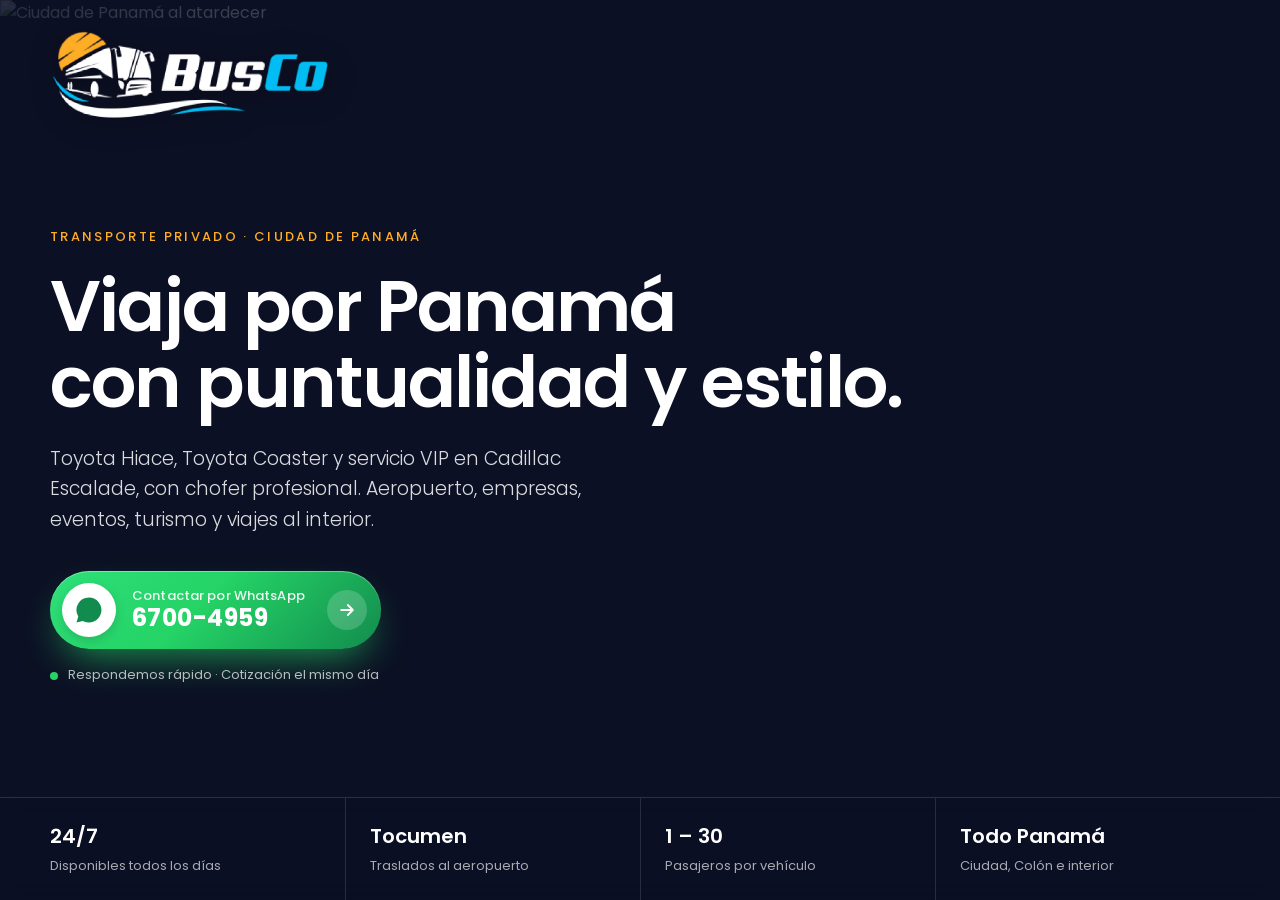
==== index.html @ 3f0bfe5a "Sitio web BusCo: página de contacto Co-Authored-By: Claude Opus 5.5 <noreply@anthropic.com>" ====
<!doctype html>
<html lang="es-PA">
<head>
<meta charset="utf-8">
<meta name="viewport" content="width=device-width, initial-scale=1">
<title>BusCo | Transporte privado en Panamá – Buses, Hiace, Coaster y VIP Escalade</title>
<meta name="description" content="Transporte privado en Panamá: Toyota Hiace, Toyota Coaster y servicio VIP en Cadillac Escalade. Traslados al aeropuerto de Tocumen, tours, eventos, empresas y viajes a Colón y el interior. Cotiza al 6700-4959.">
<meta name="keywords" content="transporte en Panamá, transporte privado Panamá, alquiler de buses Panamá, Toyota Coaster Panamá, Toyota Hiace Panamá, transporte VIP Panamá, Escalade con chofer, traslado aeropuerto Tocumen, transporte de turismo Panamá, transporte ejecutivo, transporte para eventos, Panamá Colón transporte">
<link rel="canonical" href="https://www.buscopty.com/">
<meta name="theme-color" content="#2E3A6B">
<link rel="icon" href="assets/favicon.png" type="image/png">

<meta property="og:type" content="website">
<meta property="og:locale" content="es_PA">
<meta property="og:site_name" content="BusCo">
<meta property="og:title" content="BusCo | Transporte privado en Panamá">
<meta property="og:description" content="Hiace, Coaster y VIP en Escalade. Puntualidad, seguridad y comodidad. Cotiza por WhatsApp al 6700-4959.">
<meta property="og:url" content="https://www.buscopty.com/">
<meta property="og:image" content="https://images.unsplash.com/photo-1773424216455-a936cba886c3?w=1200&h=630&q=75&auto=format&fit=crop">
<meta name="twitter:card" content="summary_large_image">

<script type="application/ld+json">
{
  "@context": "https://schema.org",
  "@type": "LocalBusiness",
  "@id": "https://www.buscopty.com/#empresa",
  "name": "BusCo",
  "description": "Empresa de transporte privado en Panamá: buses Toyota Coaster, vans Toyota Hiace y servicio VIP en Cadillac Escalade.",
  "url": "https://www.buscopty.com/",
  "logo": "https://www.buscopty.com/assets/logo-busco.png",
  "telephone": "+507-6700-4959",
  "priceRange": "$$",
  "address": {
    "@type": "PostalAddress",
    "streetAddress": "Street Mall, Oficina 216, San Francisco",
    "addressLocality": "Ciudad de Panamá",
    "addressRegion": "Panamá",
    "addressCountry": "PA"
  },
  "areaServed": [
    {"@type": "Country", "name": "Panamá"},
    {"@type": "City", "name": "Ciudad de Panamá"},
    {"@type": "City", "name": "Colón"}
  ],
  "openingHoursSpecification": {
    "@type": "OpeningHoursSpecification",
    "dayOfWeek": ["Monday","Tuesday","Wednesday","Thursday","Friday","Saturday","Sunday"],
    "opens": "00:00",
    "closes": "23:59"
  },
  "makesOffer": [
    {"@type": "Offer", "itemOffered": {"@type": "Service", "name": "Transporte en Toyota Hiace"}},
    {"@type": "Offer", "itemOffered": {"@type": "Service", "name": "Transporte en bus Toyota Coaster"}},
    {"@type": "Offer", "itemOffered": {"@type": "Service", "name": "Servicio VIP en Cadillac Escalade"}},
    {"@type": "Offer", "itemOffered": {"@type": "Service", "name": "Traslados al Aeropuerto Internacional de Tocumen"}}
  ]
}
</script>

<link rel="preconnect" href="https://fonts.googleapis.com">
<link rel="preconnect" href="https://fonts.gstatic.com" crossorigin>
<link rel="preconnect" href="https://images.unsplash.com">
<link href="https://fonts.googleapis.com/css2?family=Poppins:wght@300;400;500;600;700&display=swap" rel="stylesheet">
<link rel="stylesheet" href="styles.css">
</head>
<body>
<main class="hero">
  <img class="hero-img" src="https://images.unsplash.com/photo-1773424216455-a936cba886c3?w=2000&q=75&auto=format&fit=crop" srcset="https://images.unsplash.com/photo-1773424216455-a936cba886c3?w=900&q=70&auto=format&fit=crop 900w, https://images.unsplash.com/photo-1773424216455-a936cba886c3?w=1600&q=72&auto=format&fit=crop 1600w, https://images.unsplash.com/photo-1773424216455-a936cba886c3?w=2400&q=72&auto=format&fit=crop 2400w" sizes="100vw" alt="Ciudad de Panamá al atardecer" fetchpriority="high">
  <div class="hero-shade" aria-hidden="true"></div>

  <header class="wrap top">
    <img src="assets/logo-busco-blanco.png" alt="BusCo transporte privado en Panamá" class="logo" width="942" height="318">
  </header>

  <section class="wrap hero-in">
    <p class="eyebrow">Transporte privado · Ciudad de Panamá</p>
    <h1>Viaja por Panamá<br>con puntualidad y estilo.</h1>
    <p class="lead">Toyota Hiace, Toyota Coaster y servicio VIP en Cadillac Escalade, con chofer profesional. Aeropuerto, empresas, eventos, turismo y viajes al interior.</p>
    <a class="wa-btn" href="https://wa.me/50767004959?text=Hola%20BusCo%2C%20quiero%20cotizar%20un%20transporte" target="_blank" rel="noopener" aria-label="Contactar por WhatsApp al 6700-4959">
      <span class="wa-ico"><svg viewBox="0 0 24 24" aria-hidden="true"><path fill="currentColor" d="M12 2a10 10 0 0 0-8.6 15.1L2 22l5-1.3A10 10 0 1 0 12 2Zm4.5 12.1c-.2-.1-1.5-.7-1.7-.8-.2-.1-.4-.1-.6.1l-.8 1c-.1.2-.3.2-.5.1a6.7 6.7 0 0 1-3.3-2.9c-.2-.4.2-.4.7-1.3.1-.2 0-.3 0-.4l-.8-1.9c-.2-.5-.4-.4-.6-.4h-.5a1 1 0 0 0-.7.3 3 3 0 0 0-.9 2.2 5.2 5.2 0 0 0 1.1 2.7 11.8 11.8 0 0 0 4.5 4c1.7.7 2.3.8 3.2.6.5-.1 1.5-.6 1.7-1.2.2-.6.2-1.1.2-1.2-.1-.1-.3-.2-.5-.3Z"/></svg></span>
      <span class="wa-txt"><small>Contactar por WhatsApp</small><b>6700-4959</b></span>
      <span class="wa-arrow" aria-hidden="true"><svg viewBox="0 0 24 24"><path d="M5 12h14M13 6l6 6-6 6" fill="none" stroke="currentColor" stroke-width="2.2" stroke-linecap="round" stroke-linejoin="round"/></svg></span>
    </a>
    <p class="wa-note"><span class="live"></span> Respondemos rápido · Cotización el mismo día</p>
  </section>

  <footer class="trust">
    <div class="wrap trust-in">
      <div><strong>24/7</strong><span>Disponibles todos los días</span></div>
      <div><strong>Tocumen</strong><span>Traslados al aeropuerto</span></div>
      <div><strong>1 – 30</strong><span>Pasajeros por vehículo</span></div>
      <div><strong>Todo Panamá</strong><span>Ciudad, Colón e interior</span></div>
    </div>
  </footer>
</main>
</body>
</html>
---- styles.css ----
:root{
  --navy:#2E3A6B; --ink-dark:#0C1024;
  --cyan:#1FB3EC; --sun:#FFAD26;
  --wa:#25D366; --wa-dark:#128C4E;
}
*{box-sizing:border-box;margin:0;padding:0}
html,body{height:100%}
body{font-family:Poppins,system-ui,-apple-system,Segoe UI,sans-serif;color:#fff;background:var(--ink-dark);line-height:1.6;-webkit-font-smoothing:antialiased}
img,svg{display:block;max-width:100%}
a{color:inherit;text-decoration:none}
.wrap{width:min(1180px,100% - 40px);margin-inline:auto}

/* Página única */
.hero{position:relative;min-height:100vh;min-height:100svh;display:flex;flex-direction:column;overflow:hidden}
.hero-img{position:absolute;inset:0;width:100%;height:100%;object-fit:cover;object-position:center 40%}
.hero-shade{position:absolute;inset:0;background:linear-gradient(180deg,rgba(12,16,36,.65) 0%,rgba(12,16,36,.15) 30%,rgba(12,16,36,.5) 65%,rgba(12,16,36,.92) 100%),linear-gradient(90deg,rgba(12,16,36,.65) 0%,rgba(12,16,36,0) 70%)}

.top{position:relative;padding-top:28px}
.logo{height:96px;width:auto;filter:drop-shadow(0 4px 14px rgba(0,0,0,.35))}

.hero-in{position:relative;flex:1;display:flex;flex-direction:column;justify-content:center;padding:48px 0 56px}
.eyebrow{font-size:13px;font-weight:500;letter-spacing:.18em;text-transform:uppercase;color:var(--sun);margin-bottom:20px}
h1{font-size:clamp(36px,5.6vw,72px);line-height:1.06;font-weight:600;letter-spacing:-.025em;max-width:880px}
.lead{font-size:clamp(16px,1.5vw,19px);font-weight:300;color:rgba(255,255,255,.85);margin:24px 0 36px;max-width:600px}

/* Botón WhatsApp */
.wa-btn{align-self:flex-start;display:inline-flex;align-items:center;gap:16px;padding:12px 14px 12px 12px;border-radius:999px;
  background:linear-gradient(135deg,#2EE07A 0%,var(--wa) 45%,var(--wa-dark) 100%);
  box-shadow:0 18px 40px -14px rgba(37,211,102,.75),inset 0 1px 0 rgba(255,255,255,.35);
  transition:transform .25s cubic-bezier(.2,.7,.2,1),box-shadow .25s ease}
.wa-btn:hover{transform:translateY(-3px);box-shadow:0 24px 48px -14px rgba(37,211,102,.9),inset 0 1px 0 rgba(255,255,255,.35)}
.wa-btn:active{transform:translateY(0) scale(.98)}
.wa-ico{display:grid;place-items:center;width:54px;height:54px;border-radius:50%;background:#fff;color:var(--wa-dark);flex:none;box-shadow:0 4px 12px rgba(0,0,0,.15)}
.wa-ico svg{width:30px;height:30px}
.wa-txt{display:flex;flex-direction:column;line-height:1.15;padding-right:6px}
.wa-txt small{font-size:13px;font-weight:500;opacity:.92;letter-spacing:.01em}
.wa-txt b{font-size:24px;font-weight:700;letter-spacing:.02em}
.wa-arrow{display:grid;place-items:center;width:40px;height:40px;border-radius:50%;background:rgba(255,255,255,.18);flex:none;transition:transform .25s ease,background .25s}
.wa-arrow svg{width:20px;height:20px}
.wa-btn:hover .wa-arrow{transform:translateX(3px);background:rgba(255,255,255,.28)}
.wa-note{display:flex;align-items:center;gap:10px;margin-top:16px;font-size:13px;color:rgba(255,255,255,.7)}
.live{width:8px;height:8px;border-radius:50%;background:var(--wa);box-shadow:0 0 0 0 rgba(37,211,102,.6);animation:live 2s ease-out infinite}
@keyframes live{0%{box-shadow:0 0 0 0 rgba(37,211,102,.6)}100%{box-shadow:0 0 0 10px rgba(37,211,102,0)}}

/* Franja inferior */
.trust{position:relative;border-top:1px solid rgba(255,255,255,.14);background:rgba(12,16,36,.55);backdrop-filter:blur(8px)}
.trust-in{display:grid;grid-template-columns:repeat(4,1fr)}
.trust-in div{padding:22px 0 22px 24px;border-left:1px solid rgba(255,255,255,.12)}
.trust-in div:first-child{border-left:none;padding-left:0}
.trust strong{display:block;font-size:20px;font-weight:600}
.trust span{font-size:13px;color:rgba(255,255,255,.65)}

@media (max-width:860px){
  .trust-in{grid-template-columns:1fr 1fr}
  .trust-in div:nth-child(3){border-left:none;padding-left:0}
  .trust-in div:nth-child(n+3){border-top:1px solid rgba(255,255,255,.12)}
}
@media (max-width:640px){
  .top{padding-top:22px}
  .logo{height:72px}
  .hero-in{padding:32px 0 36px}
  .lead{margin:18px 0 28px}
  .wa-btn{align-self:stretch}
  .wa-txt{flex:1}
  .wa-txt b{font-size:22px}
  .trust-in div{padding:16px 0 16px 16px}
  .trust strong{font-size:16px}
  .trust span{font-size:12px}
}
@media (prefers-reduced-motion:reduce){
  *{animation:none!important;transition:none!important}
}
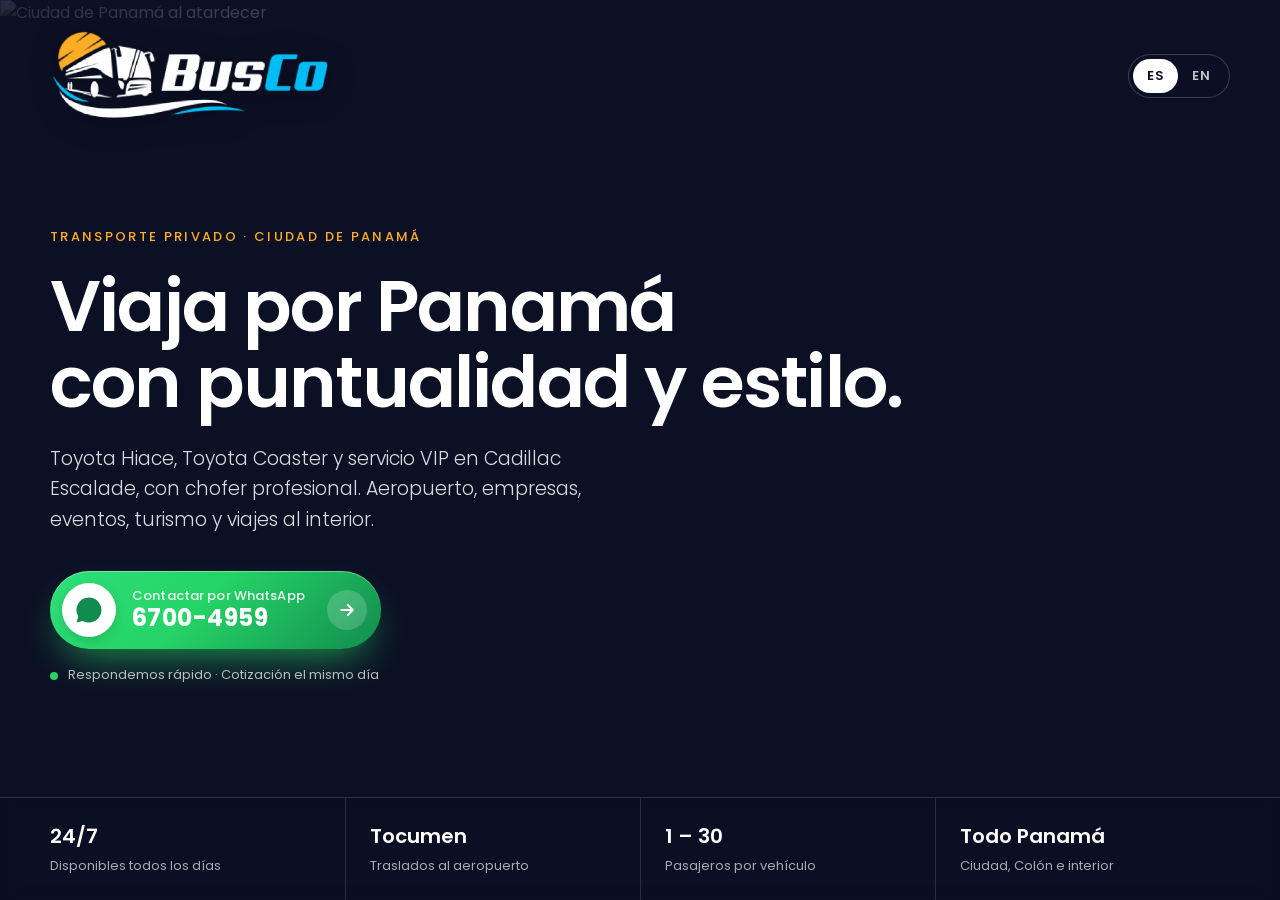
==== commit 47177005: "Versión en inglés (/en/), selector ES|EN y SEO "transportation in Panama" Co-Authored-By: Claude Opu" ====
--- a/index.html
+++ b/index.html
@@ -3,12 +3,15 @@
 <head>
 <meta charset="utf-8">
 <meta name="viewport" content="width=device-width, initial-scale=1">
-<title>BusCo | Transporte privado en Panamá – Buses, Hiace, Coaster y VIP Escalade</title>
+<title>Transporte en Panamá | BusCo – Transporte privado, Hiace, Coaster y VIP Escalade</title>
 <meta name="description" content="Transporte privado en Panamá: Toyota Hiace, Toyota Coaster y servicio VIP en Cadillac Escalade. Traslados al aeropuerto de Tocumen, tours, eventos, empresas y viajes a Colón y el interior. Cotiza al 6700-4959.">
 <meta name="keywords" content="transporte en Panamá, transporte privado Panamá, alquiler de buses Panamá, Toyota Coaster Panamá, Toyota Hiace Panamá, transporte VIP Panamá, Escalade con chofer, traslado aeropuerto Tocumen, transporte de turismo Panamá, transporte ejecutivo, transporte para eventos, Panamá Colón transporte">
 <link rel="canonical" href="https://www.buscopty.com/">
+<link rel="alternate" hreflang="es" href="https://www.buscopty.com/">
+<link rel="alternate" hreflang="en" href="https://www.buscopty.com/en/">
+<link rel="alternate" hreflang="x-default" href="https://www.buscopty.com/">
 <meta name="theme-color" content="#2E3A6B">
-<link rel="icon" href="assets/favicon.png" type="image/png">
+<link rel="icon" href="/assets/favicon.png" type="image/png">
 
 <meta property="og:type" content="website">
 <meta property="og:locale" content="es_PA">
@@ -61,7 +64,7 @@
 <link rel="preconnect" href="https://fonts.gstatic.com" crossorigin>
 <link rel="preconnect" href="https://images.unsplash.com">
 <link href="https://fonts.googleapis.com/css2?family=Poppins:wght@300;400;500;600;700&display=swap" rel="stylesheet">
-<link rel="stylesheet" href="styles.css">
+<link rel="stylesheet" href="/styles.css">
 </head>
 <body>
 <main class="hero">
@@ -69,7 +72,11 @@
   <div class="hero-shade" aria-hidden="true"></div>
 
   <header class="wrap top">
-    <img src="assets/logo-busco-blanco.png" alt="BusCo transporte privado en Panamá" class="logo" width="942" height="318">
+    <img src="/assets/logo-busco-blanco.png" alt="BusCo transporte privado en Panamá" class="logo" width="942" height="318">
+    <nav class="lang" aria-label="Idioma / Language">
+      <a href="/" hreflang="es" aria-current="page">ES</a>
+      <a href="/en/" hreflang="en" lang="en">EN</a>
+    </nav>
   </header>
 
   <section class="wrap hero-in">
--- a/styles.css
+++ b/styles.css
@@ -70,3 +70,12 @@
 @media (prefers-reduced-motion:reduce){
   *{animation:none!important;transition:none!important}
 }
+
+/* Selector de idioma */
+.top{display:flex;align-items:center;justify-content:space-between;gap:16px}
+.lang{display:flex;padding:4px;border-radius:999px;background:rgba(12,16,36,.45);border:1px solid rgba(255,255,255,.2);backdrop-filter:blur(8px)}
+.lang a{font-size:13px;font-weight:600;letter-spacing:.06em;padding:7px 14px;border-radius:999px;color:rgba(255,255,255,.75);transition:background .2s,color .2s}
+.lang a:hover{color:#fff}
+.lang a[aria-current="page"]{background:#fff;color:var(--ink-dark)}
+.wa-txt b{white-space:nowrap}
+@media (max-width:640px){ html[lang="en"] .wa-txt b{font-size:clamp(17px,5.2vw,22px)} .wa-btn{gap:12px} }
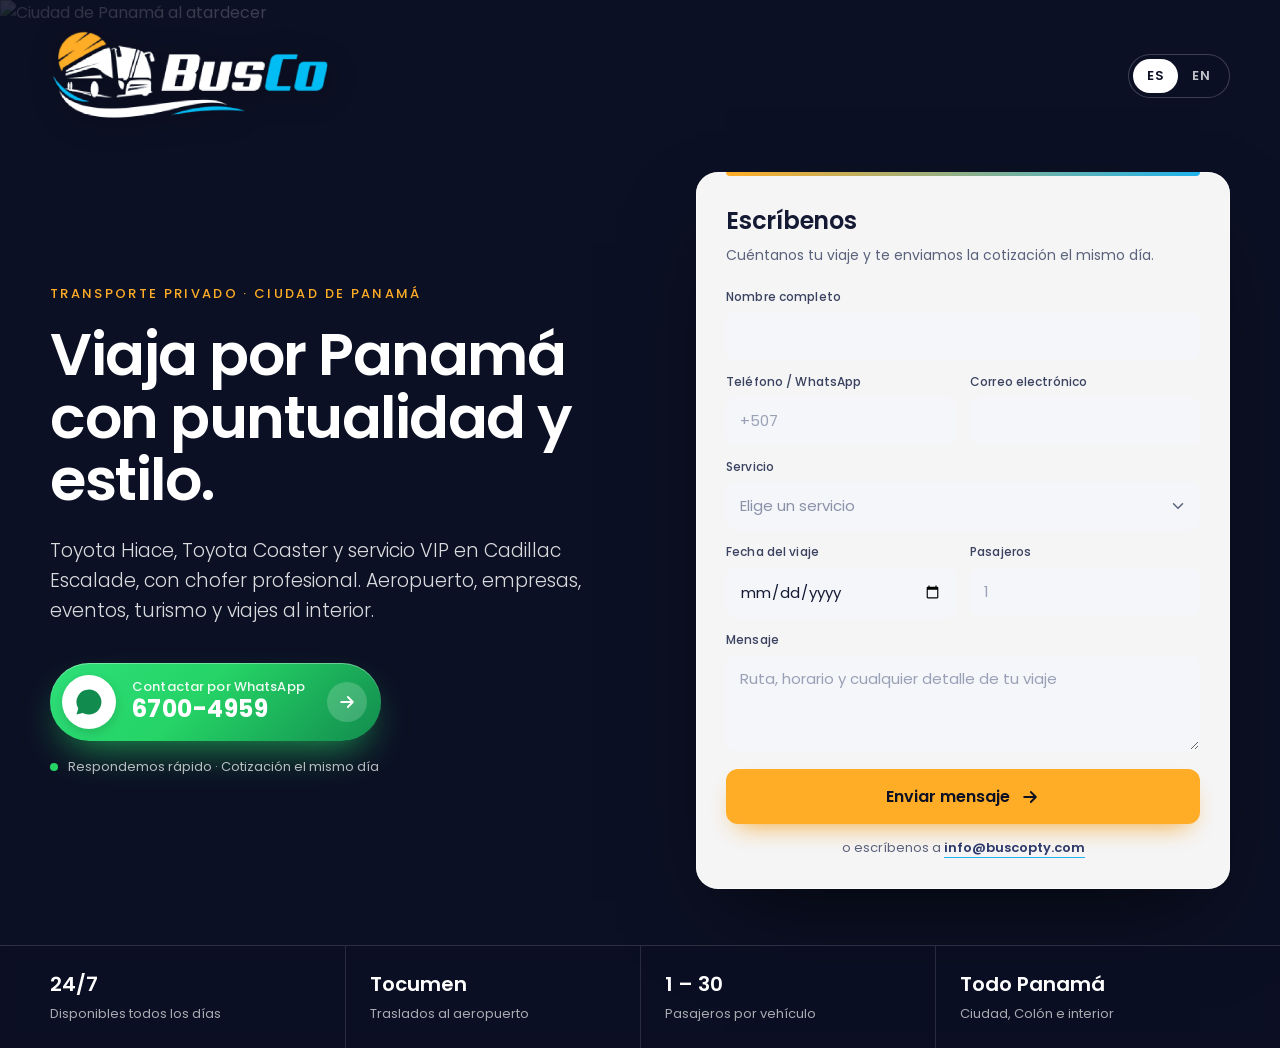
==== commit cc08d9f2: "Formulario de contacto en la portada (ES/EN) hacia info@buscopty.com Co-Authored-By: Claude Opus 5.5" ====
--- a/index.html
+++ b/index.html
@@ -32,6 +32,7 @@
   "url": "https://www.buscopty.com/",
   "logo": "https://www.buscopty.com/assets/logo-busco.png",
   "telephone": "+507-6700-4959",
+  "email": "info@buscopty.com",
   "priceRange": "$$",
   "address": {
     "@type": "PostalAddress",
@@ -80,6 +81,7 @@
   </header>
 
   <section class="wrap hero-in">
+    <div class="hero-copy">
     <p class="eyebrow">Transporte privado · Ciudad de Panamá</p>
     <h1>Viaja por Panamá<br>con puntualidad y estilo.</h1>
     <p class="lead">Toyota Hiace, Toyota Coaster y servicio VIP en Cadillac Escalade, con chofer profesional. Aeropuerto, empresas, eventos, turismo y viajes al interior.</p>
@@ -89,6 +91,35 @@
       <span class="wa-arrow" aria-hidden="true"><svg viewBox="0 0 24 24"><path d="M5 12h14M13 6l6 6-6 6" fill="none" stroke="currentColor" stroke-width="2.2" stroke-linecap="round" stroke-linejoin="round"/></svg></span>
     </a>
     <p class="wa-note"><span class="live"></span> Respondemos rápido · Cotización el mismo día</p>
+    </div>
+    <form class="form-card" id="contact" action="https://api.web3forms.com/submit" method="POST" novalidate
+      data-sending="Enviando…" data-error="No se pudo enviar. Inténtalo de nuevo o escríbenos a info@buscopty.com.">
+      <input type="hidden" name="access_key" value="WEB3FORMS_ACCESS_KEY">
+      <input type="hidden" name="subject" value="Nueva solicitud desde buscopty.com">
+      <input type="hidden" name="from_name" value="Web BusCo">
+      <input type="checkbox" name="botcheck" class="hp" tabindex="-1" autocomplete="off" aria-hidden="true">
+      <div class="form-head">
+        <h2>Escríbenos</h2>
+        <p>Cuéntanos tu viaje y te enviamos la cotización el mismo día.</p>
+      </div>
+      <div class="fields">
+        <label class="f full"><span>Nombre completo</span><input name="name" type="text" autocomplete="name" required></label>
+        <label class="f"><span>Teléfono / WhatsApp</span><input name="phone" type="tel" autocomplete="tel" inputmode="tel" placeholder="+507" required></label>
+        <label class="f"><span>Correo electrónico</span><input name="email" type="email" autocomplete="email" required></label>
+        <label class="f full"><span>Servicio</span><select name="service" required><option value="" disabled selected>Elige un servicio</option><option>Traslado al aeropuerto</option><option>Toyota Hiace (hasta 15 pax)</option><option>Toyota Coaster (hasta 30 pax)</option><option>VIP Cadillac Escalade</option><option>Tour / turismo</option><option>Evento / boda</option><option>Transporte corporativo</option><option>Otro</option></select></label>
+        <label class="f"><span>Fecha del viaje</span><input name="date" type="date"></label>
+        <label class="f"><span>Pasajeros</span><input name="passengers" type="number" min="1" max="60" inputmode="numeric" placeholder="1"></label>
+        <label class="f full"><span>Mensaje</span><textarea name="message" rows="3" placeholder="Ruta, horario y cualquier detalle de tu viaje"></textarea></label>
+      </div>
+      <button class="send" type="submit"><span>Enviar mensaje</span><svg viewBox="0 0 24 24" aria-hidden="true"><path d="M5 12h14M13 6l6 6-6 6" fill="none" stroke="currentColor" stroke-width="2.2" stroke-linecap="round" stroke-linejoin="round"/></svg></button>
+      <p class="form-alt">o escríbenos a <a href="mailto:info@buscopty.com">info@buscopty.com</a></p>
+      <p class="form-error" role="alert" hidden></p>
+      <div class="form-ok" hidden>
+        <span class="ok-ico"><svg viewBox="0 0 24 24" aria-hidden="true"><path d="M5 12.5l4.5 4.5L19 7.5" fill="none" stroke="currentColor" stroke-width="2.6" stroke-linecap="round" stroke-linejoin="round"/></svg></span>
+        <h3>¡Mensaje enviado!</h3><p>Gracias, te respondemos muy pronto. Si es urgente, escríbenos por WhatsApp.</p>
+        <button type="button" class="again">Enviar otro mensaje</button>
+      </div>
+    </form>
   </section>
 
   <footer class="trust">
@@ -100,5 +131,6 @@
     </div>
   </footer>
 </main>
+<script src="/form.js" defer></script>
 </body>
 </html>
--- a/styles.css
+++ b/styles.css
@@ -79,3 +79,53 @@
 .lang a[aria-current="page"]{background:#fff;color:var(--ink-dark)}
 .wa-txt b{white-space:nowrap}
 @media (max-width:640px){ html[lang="en"] .wa-txt b{font-size:clamp(17px,5.2vw,22px)} .wa-btn{gap:12px} }
+
+/* Portada con formulario */
+.hero-in{display:grid;grid-template-columns:minmax(0,1.05fr) minmax(0,.95fr);gap:56px;align-items:center}
+.hero-copy{display:flex;flex-direction:column;min-width:0}
+.hero-copy h1{font-size:clamp(34px,4.6vw,64px)}
+
+.form-card{position:relative;background:rgba(255,255,255,.96);color:#141A33;border-radius:22px;padding:30px;box-shadow:0 40px 90px -30px rgba(0,0,0,.65),0 0 0 1px rgba(255,255,255,.6) inset;backdrop-filter:blur(10px)}
+.form-card::before{content:"";position:absolute;left:30px;right:30px;top:0;height:4px;border-radius:0 0 4px 4px;background:linear-gradient(90deg,var(--sun),var(--cyan))}
+.form-head h2{font-size:24px;font-weight:600;letter-spacing:-.01em;color:#141A33}
+.form-head p{font-size:14px;color:#5B637C;margin:4px 0 20px}
+.fields{display:grid;grid-template-columns:1fr 1fr;gap:12px 14px}
+.f{display:flex;flex-direction:column;gap:6px;min-width:0}
+.f.full{grid-column:1/-1}
+.f span{font-size:12px;font-weight:500;color:#3A4260;letter-spacing:.01em}
+.f input,.f select,.f textarea{width:100%;font:inherit;font-size:15px;color:#141A33;background:#F4F6FA;border:1.5px solid transparent;border-radius:10px;padding:11px 13px;outline:none;transition:border-color .2s,background .2s,box-shadow .2s;appearance:none;-webkit-appearance:none}
+.f select{background-image:url("data:image/svg+xml,%3Csvg xmlns='http://www.w3.org/2000/svg' viewBox='0 0 24 24'%3E%3Cpath d='M6 9l6 6 6-6' stroke='%235B637C' stroke-width='2' fill='none' stroke-linecap='round'/%3E%3C/svg%3E");background-repeat:no-repeat;background-position:right 12px center;background-size:18px;padding-right:38px}
+.f select:invalid{color:#8A91A8}
+.f textarea{resize:vertical;min-height:84px}
+.f input::placeholder,.f textarea::placeholder{color:#9AA1B6}
+.f input:focus,.f select:focus,.f textarea:focus{background:#fff;border-color:var(--cyan);box-shadow:0 0 0 4px rgba(31,179,236,.15)}
+.f.invalid input,.f.invalid select{border-color:#E5484D;background:#FFF5F5}
+.send{margin-top:18px;width:100%;display:flex;align-items:center;justify-content:center;gap:10px;font:inherit;font-size:16px;font-weight:600;color:#0C1024;background:var(--sun);border:0;border-radius:12px;padding:15px 20px;cursor:pointer;box-shadow:0 12px 26px -12px rgba(245,154,12,.9);transition:transform .2s,background .2s,box-shadow .2s}
+.send svg{width:20px;height:20px;transition:transform .2s}
+.send:hover{background:#FFBC4A;transform:translateY(-1px)}
+.send:hover svg{transform:translateX(3px)}
+.send:active{transform:scale(.99)}
+.send:disabled{opacity:.7;cursor:progress}
+.form-alt{text-align:center;font-size:13px;color:#5B637C;margin-top:14px}
+.form-alt a{color:var(--navy);font-weight:600;border-bottom:1.5px solid var(--cyan)}
+.form-error{margin-top:12px;font-size:13px;color:#C62828;background:#FFF1F1;border-radius:8px;padding:10px 12px}
+.hp{position:absolute;left:-9999px;opacity:0;pointer-events:none}
+.form-ok{position:absolute;inset:0;border-radius:22px;background:#fff;display:flex;flex-direction:column;align-items:center;justify-content:center;text-align:center;padding:32px;gap:8px}
+.form-ok[hidden]{display:none}
+.ok-ico{display:grid;place-items:center;width:64px;height:64px;border-radius:50%;background:#E7F9EE;color:#16A34A;margin-bottom:8px}
+.ok-ico svg{width:32px;height:32px}
+.form-ok h3{font-size:22px;font-weight:600}
+.form-ok p{color:#5B637C;font-size:15px;max-width:320px}
+.again{margin-top:10px;font:inherit;font-size:14px;font-weight:600;color:var(--navy);background:none;border:0;border-bottom:1.5px solid var(--cyan);cursor:pointer;padding:2px 0}
+
+@media (max-width:980px){
+  .hero-in{grid-template-columns:1fr;gap:36px;padding-bottom:48px}
+  .form-card{max-width:560px}
+}
+@media (max-width:640px){
+  .form-card{padding:24px 18px;border-radius:18px}
+  .form-card::before{left:18px;right:18px}
+  .fields{grid-template-columns:1fr;gap:12px}
+  .f input[type=date]{min-height:46px}
+  .f input,.f select,.f textarea{font-size:16px}
+}
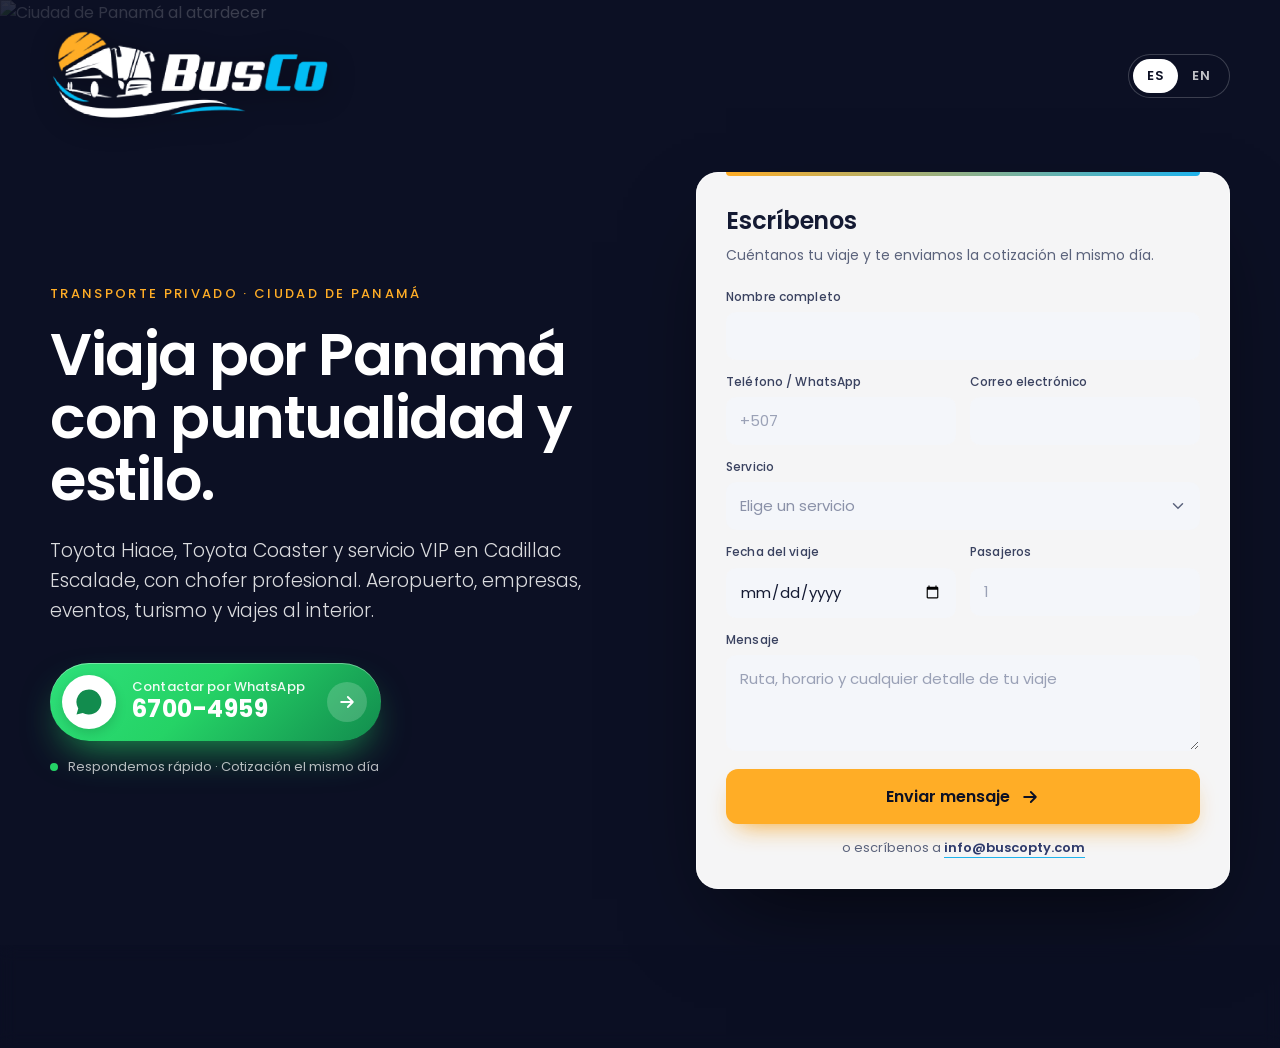
==== commit 1124d5ab: "Activar envío del formulario con Web3Forms Co-Authored-By: Claude Opus 5.5 <noreply@anthropic.com>" ====
--- a/index.html
+++ b/index.html
@@ -94,7 +94,7 @@
     </div>
     <form class="form-card" id="contact" action="https://api.web3forms.com/submit" method="POST" novalidate
       data-sending="Enviando…" data-error="No se pudo enviar. Inténtalo de nuevo o escríbenos a info@buscopty.com.">
-      <input type="hidden" name="access_key" value="WEB3FORMS_ACCESS_KEY">
+      <input type="hidden" name="access_key" value="e31294d4-28ee-43cc-a6aa-b04af35aa92d">
       <input type="hidden" name="subject" value="Nueva solicitud desde buscopty.com">
       <input type="hidden" name="from_name" value="Web BusCo">
       <input type="checkbox" name="botcheck" class="hp" tabindex="-1" autocomplete="off" aria-hidden="true">
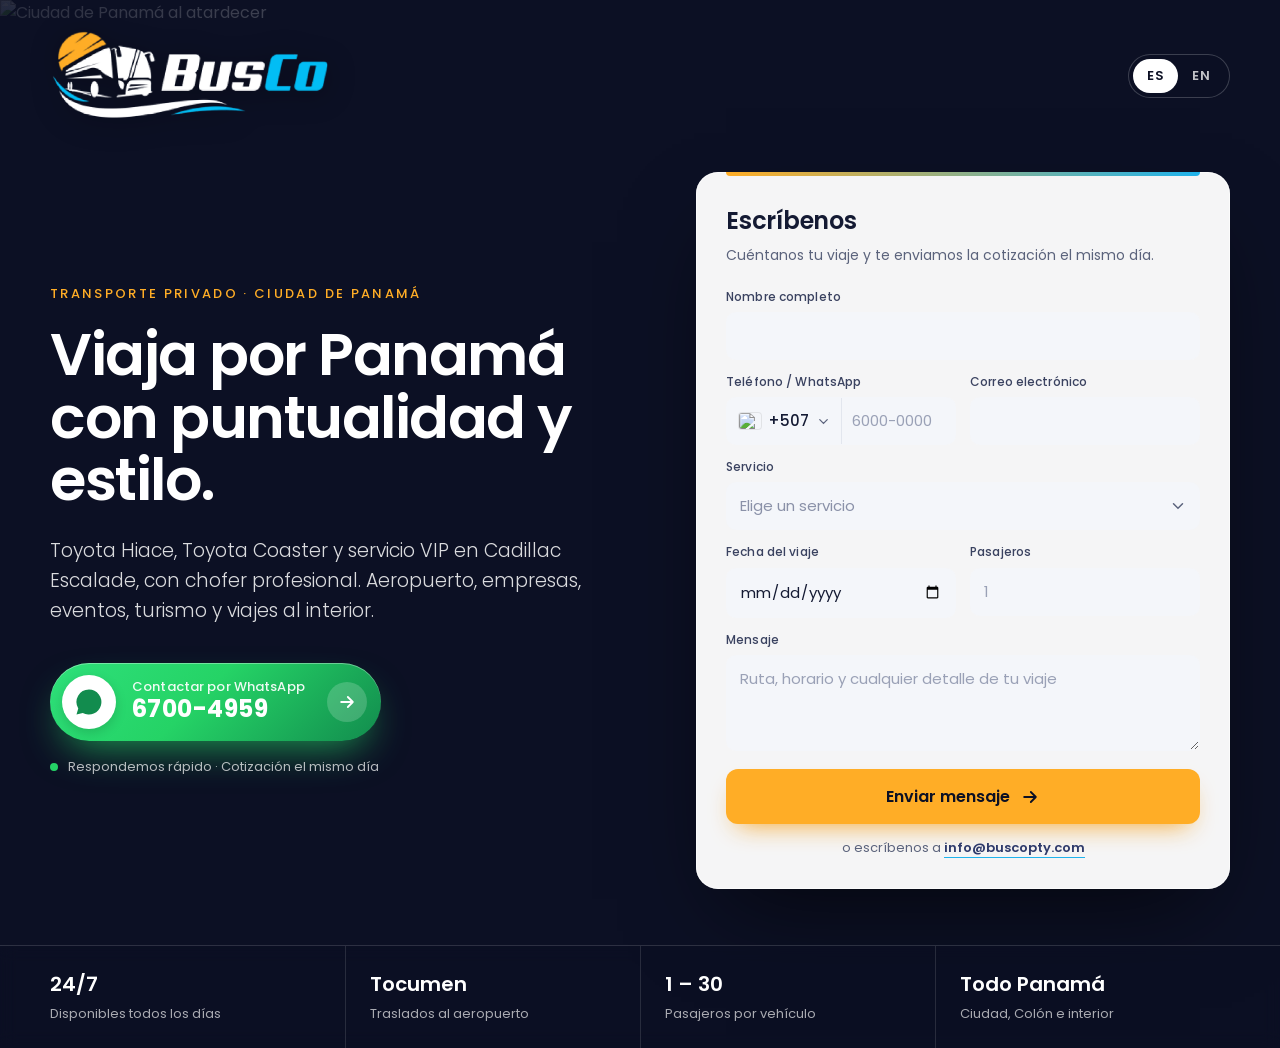
==== commit 82c0bc78: "Selector de código de país con bandera en el teléfono Co-Authored-By: Claude Opus 5.5 <noreply@anthr" ====
--- a/index.html
+++ b/index.html
@@ -104,7 +104,17 @@
       </div>
       <div class="fields">
         <label class="f full"><span>Nombre completo</span><input name="name" type="text" autocomplete="name" required></label>
-        <label class="f"><span>Teléfono / WhatsApp</span><input name="phone" type="tel" autocomplete="tel" inputmode="tel" placeholder="+507" required></label>
+        <div class="f"><span id="tel-l">Teléfono / WhatsApp</span>
+          <div class="tel">
+            <button type="button" class="cc" aria-haspopup="listbox" aria-expanded="false"><img src="https://flagcdn.com/w40/pa.png" alt="" width="22" height="16"><b>+507</b><svg viewBox="0 0 24 24" aria-hidden="true"><path d="M6 9l6 6 6-6" stroke="currentColor" stroke-width="2" fill="none" stroke-linecap="round"/></svg></button>
+            <input type="tel" autocomplete="tel-national" inputmode="tel" placeholder="6000-0000" aria-labelledby="tel-l" required>
+            <div class="cc-panel" data-empty="Sin resultados" hidden>
+              <input type="search" placeholder="Buscar país o código" aria-label="Buscar país o código" autocomplete="off">
+              <ul role="listbox" aria-label="Teléfono / WhatsApp"></ul>
+            </div>
+          </div>
+          <input type="hidden" name="phone">
+        </div>
         <label class="f"><span>Correo electrónico</span><input name="email" type="email" autocomplete="email" required></label>
         <label class="f full"><span>Servicio</span><select name="service" required><option value="" disabled selected>Elige un servicio</option><option>Traslado al aeropuerto</option><option>Toyota Hiace (hasta 15 pax)</option><option>Toyota Coaster (hasta 30 pax)</option><option>VIP Cadillac Escalade</option><option>Tour / turismo</option><option>Evento / boda</option><option>Transporte corporativo</option><option>Otro</option></select></label>
         <label class="f"><span>Fecha del viaje</span><input name="date" type="date"></label>
@@ -131,6 +141,7 @@
     </div>
   </footer>
 </main>
+<script src="/phone.js" defer></script>
 <script src="/form.js" defer></script>
 </body>
 </html>
--- a/styles.css
+++ b/styles.css
@@ -129,3 +129,29 @@
   .f input[type=date]{min-height:46px}
   .f input,.f select,.f textarea{font-size:16px}
 }
+
+/* Teléfono con código de país */
+.tel{position:relative;display:flex;background:#F4F6FA;border:1.5px solid transparent;border-radius:10px;transition:border-color .2s,background .2s,box-shadow .2s}
+.tel:focus-within{background:#fff;border-color:var(--cyan);box-shadow:0 0 0 4px rgba(31,179,236,.15)}
+.f.invalid .tel{border-color:#E5484D;background:#FFF5F5}
+.f .tel input[type=tel]{flex:1;min-width:0;background:transparent;border:0;box-shadow:none;padding-left:10px}
+.cc{display:flex;align-items:center;gap:7px;flex:none;font:inherit;font-size:15px;color:#141A33;background:none;border:0;border-right:1.5px solid #E2E6EE;padding:0 10px 0 12px;cursor:pointer;border-radius:10px 0 0 10px}
+.cc:hover{background:rgba(46,58,107,.05)}
+.cc img{width:22px;height:16px;object-fit:cover;border-radius:3px;box-shadow:0 0 0 1px rgba(0,0,0,.08)}
+.cc b{font-weight:500}
+.cc svg{flex:none;width:15px;height:15px;color:#5B637C;transition:transform .2s}
+.cc[aria-expanded=true] svg{transform:rotate(180deg)}
+.cc-panel{position:absolute;z-index:20;top:calc(100% + 6px);left:-1.5px;width:300px;max-width:calc(100vw - 56px);background:#fff;border-radius:12px;box-shadow:0 24px 50px -12px rgba(12,16,36,.35),0 0 0 1px rgba(12,16,36,.08);padding:8px;color:#141A33}
+.cc-panel[hidden]{display:none}
+.f .cc-panel input{background:#F4F6FA;padding:9px 12px;font-size:14px;margin-bottom:6px}
+.cc-panel ul{list-style:none;max-height:240px;overflow-y:auto;overscroll-behavior:contain}
+.cc-panel li{display:flex;align-items:center;gap:10px;padding:8px 10px;border-radius:8px;font-size:14px;cursor:pointer}
+.cc-panel li:hover{background:#F4F6FA}
+.cc-panel li[aria-selected=true]{background:rgba(31,179,236,.12);font-weight:500}
+.cc-panel li.sep{margin-bottom:5px;position:relative}
+.cc-panel li.sep::after{content:"";position:absolute;left:10px;right:10px;bottom:-3px;height:1px;background:#E2E6EE}
+.cc-panel li img{width:22px;height:16px;object-fit:cover;border-radius:3px;flex:none;box-shadow:0 0 0 1px rgba(0,0,0,.08)}
+.cc-panel li span{flex:1;min-width:0;overflow:hidden;text-overflow:ellipsis;white-space:nowrap}
+.cc-panel li em{font-style:normal;color:#5B637C;font-size:13px}
+.cc-panel li.empty{color:#8A91A8;cursor:default}
+@media (max-width:640px){ .cc-panel{width:100%;left:0;max-width:none} .cc-panel li{padding:10px} }
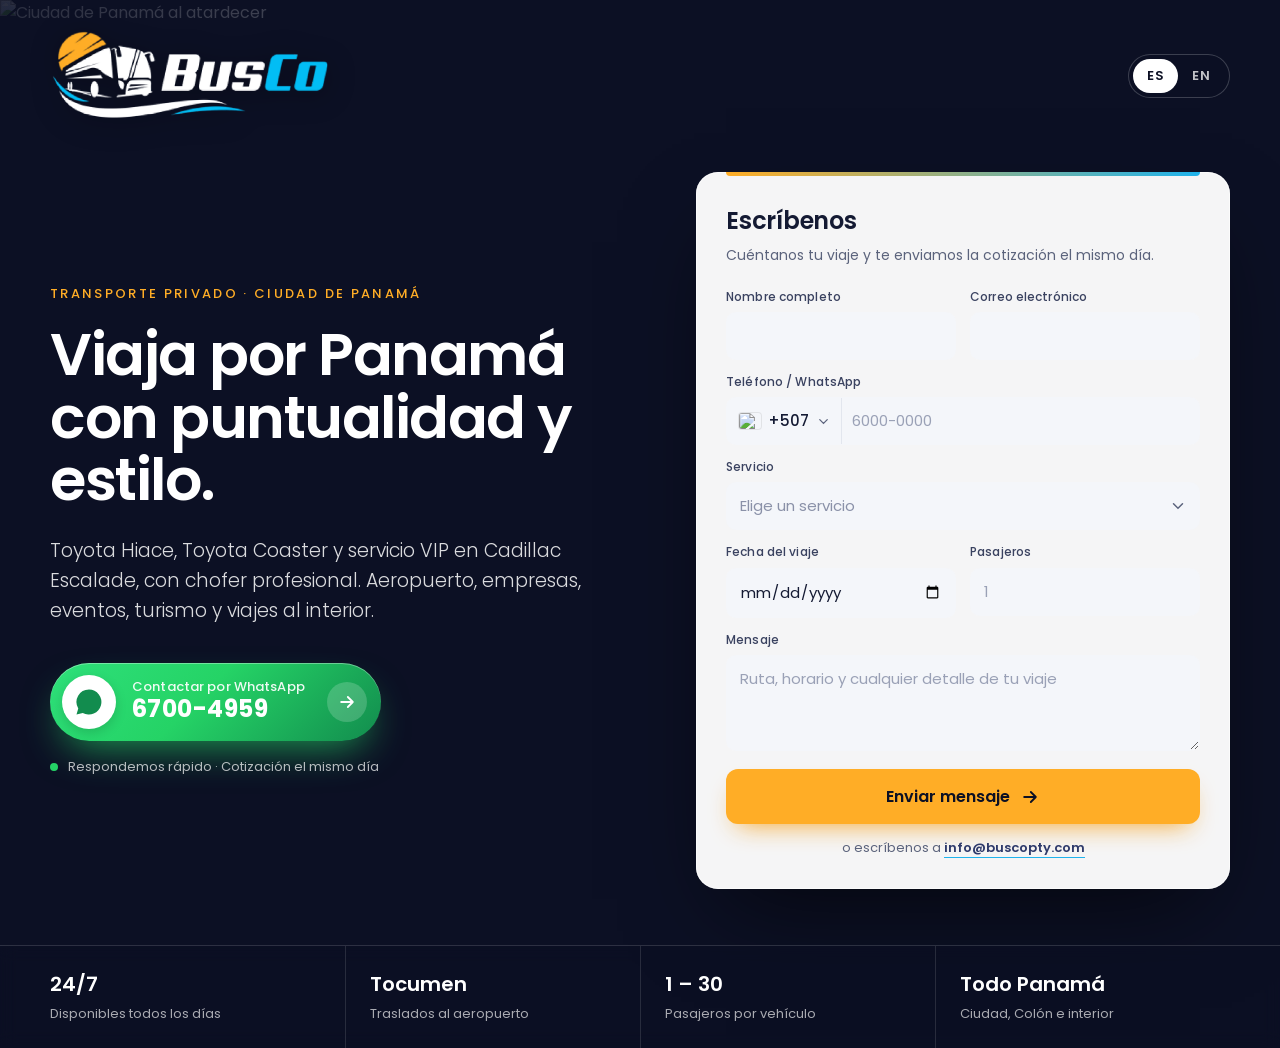
==== commit de7f656d: "Teléfono a ancho completo en el formulario Co-Authored-By: Claude Opus 5.5 <noreply@anthropic.com>" ====
--- a/index.html
+++ b/index.html
@@ -103,8 +103,9 @@
         <p>Cuéntanos tu viaje y te enviamos la cotización el mismo día.</p>
       </div>
       <div class="fields">
-        <label class="f full"><span>Nombre completo</span><input name="name" type="text" autocomplete="name" required></label>
-        <div class="f"><span id="tel-l">Teléfono / WhatsApp</span>
+        <label class="f"><span>Nombre completo</span><input name="name" type="text" autocomplete="name" required></label>
+        <label class="f"><span>Correo electrónico</span><input name="email" type="email" autocomplete="email" required></label>
+        <div class="f full"><span id="tel-l">Teléfono / WhatsApp</span>
           <div class="tel">
             <button type="button" class="cc" aria-haspopup="listbox" aria-expanded="false"><img src="https://flagcdn.com/w40/pa.png" alt="" width="22" height="16"><b>+507</b><svg viewBox="0 0 24 24" aria-hidden="true"><path d="M6 9l6 6 6-6" stroke="currentColor" stroke-width="2" fill="none" stroke-linecap="round"/></svg></button>
             <input type="tel" autocomplete="tel-national" inputmode="tel" placeholder="6000-0000" aria-labelledby="tel-l" required>
@@ -115,7 +116,6 @@
           </div>
           <input type="hidden" name="phone">
         </div>
-        <label class="f"><span>Correo electrónico</span><input name="email" type="email" autocomplete="email" required></label>
         <label class="f full"><span>Servicio</span><select name="service" required><option value="" disabled selected>Elige un servicio</option><option>Traslado al aeropuerto</option><option>Toyota Hiace (hasta 15 pax)</option><option>Toyota Coaster (hasta 30 pax)</option><option>VIP Cadillac Escalade</option><option>Tour / turismo</option><option>Evento / boda</option><option>Transporte corporativo</option><option>Otro</option></select></label>
         <label class="f"><span>Fecha del viaje</span><input name="date" type="date"></label>
         <label class="f"><span>Pasajeros</span><input name="passengers" type="number" min="1" max="60" inputmode="numeric" placeholder="1"></label>
